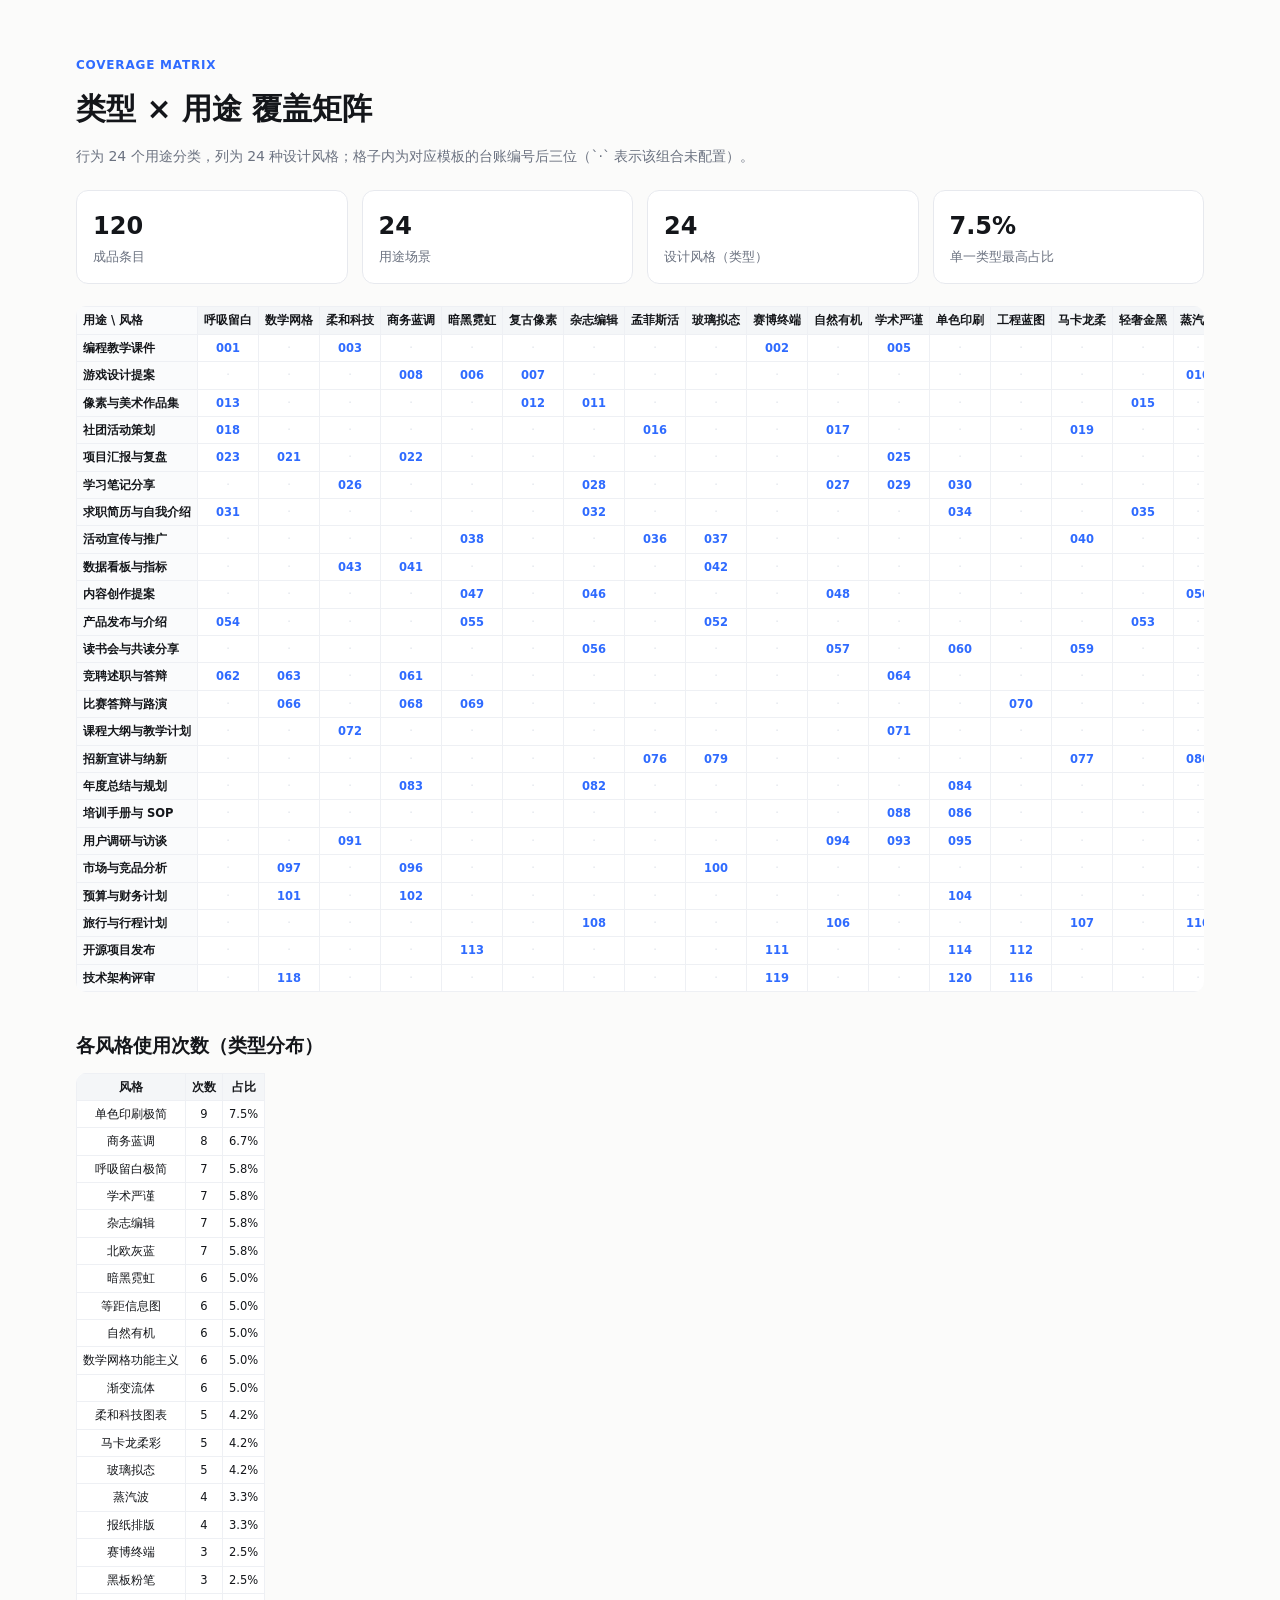
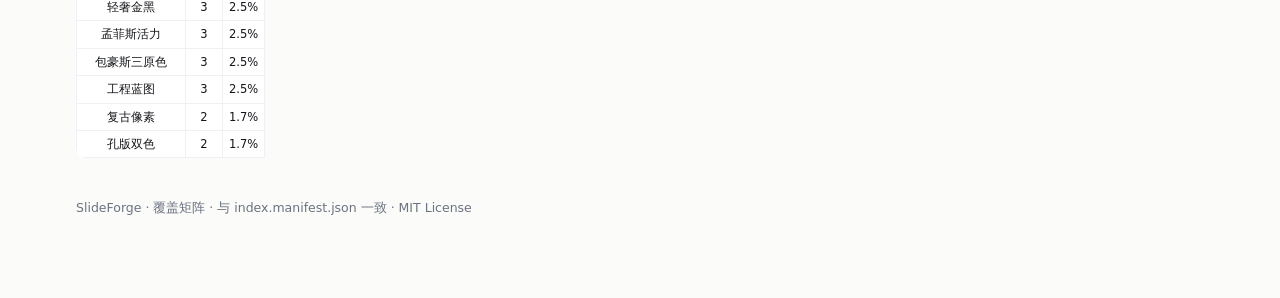
==== docs/coverage-matrix.html @ 77e2072a "feat: 模板库扩充至 120 套（24 风格 × 24 用途） - 设计风格 12 → 24 种；用途分类 10 → 24 个 - 每套新增附加版式与切换动效，120 套 / 2160 页 / 4" ====
<!DOCTYPE html><html lang="zh-CN"><head><meta charset="utf-8">
<meta name="viewport" content="width=device-width,initial-scale=1"><title>类型 × 用途 覆盖矩阵 · SlideForge</title>
<style>
*{box-sizing:border-box;margin:0;padding:0}body{background:#fbfbfa;color:#14161a;font:14px/1.6 "Segoe UI","Microsoft YaHei",system-ui,sans-serif}
.wrap{max-width:1180px;margin:0 auto;padding:56px 26px 80px}.kicker{color:#2f6bff;font-weight:700;font-size:12px;letter-spacing:.8px;text-transform:uppercase}
h1{font-size:30px;font-weight:800;margin:10px 0 12px}.lead{color:#6b7280;max-width:820px}
h2{font-size:19px;font-weight:750;margin:38px 0 12px}
table{border-collapse:collapse;font-size:11.5px;background:#fff;border:1px solid #e7e9ee}
td,th{border:1px solid #eef0f4;padding:4px 6px;text-align:center;white-space:nowrap}
th{background:#f4f6f8}.rowh{text-align:left;background:#fafbfc;position:sticky;left:0}
.on{color:#2f6bff;font-weight:700}.off{color:#dfe3ea}
.scroll{overflow:auto;margin-top:12px;border-radius:10px}
.m{display:grid;grid-template-columns:repeat(4,1fr);gap:14px;margin:22px 0}
.metric{background:#fff;border:1px solid #e7e9ee;border-radius:12px;padding:16px}.metric b{display:block;font-size:24px;font-weight:800}.metric span{color:#6b7280;font-size:12.5px}
footer{margin-top:40px;color:#6b7280;font-size:12.5px}
</style></head><body><div class="wrap">
<div class="kicker">Coverage Matrix</div><h1>类型 × 用途 覆盖矩阵</h1>
<p class="lead">行为 24 个用途分类，列为 24 种设计风格；格子内为对应模板的台账编号后三位（`·` 表示该组合未配置）。</p>
<div class="m">
<div class="metric"><b>120</b><span>成品条目</span></div>
<div class="metric"><b>24</b><span>用途场景</span></div>
<div class="metric"><b>24</b><span>设计风格（类型）</span></div>
<div class="metric"><b>7.5%</b><span>单一类型最高占比</span></div>
</div>
<div class="scroll"><table><tr><th class="rowh">用途 \ 风格</th><th>呼吸留白</th><th>数学网格</th><th>柔和科技</th><th>商务蓝调</th><th>暗黑霓虹</th><th>复古像素</th><th>杂志编辑</th><th>孟菲斯活</th><th>玻璃拟态</th><th>赛博终端</th><th>自然有机</th><th>学术严谨</th><th>单色印刷</th><th>工程蓝图</th><th>马卡龙柔</th><th>轻奢金黑</th><th>蒸汽波</th><th>孔版双色</th><th>包豪斯三</th><th>北欧灰蓝</th><th>等距信息</th><th>渐变流体</th><th>报纸排版</th><th>黑板粉笔</th></tr><tr><th class="rowh">编程教学课件</th><td class="on">001</td><td class="off">·</td><td class="on">003</td><td class="off">·</td><td class="off">·</td><td class="off">·</td><td class="off">·</td><td class="off">·</td><td class="off">·</td><td class="on">002</td><td class="off">·</td><td class="on">005</td><td class="off">·</td><td class="off">·</td><td class="off">·</td><td class="off">·</td><td class="off">·</td><td class="off">·</td><td class="off">·</td><td class="off">·</td><td class="off">·</td><td class="off">·</td><td class="off">·</td><td class="on">004</td></tr><tr><th class="rowh">游戏设计提案</th><td class="off">·</td><td class="off">·</td><td class="off">·</td><td class="on">008</td><td class="on">006</td><td class="on">007</td><td class="off">·</td><td class="off">·</td><td class="off">·</td><td class="off">·</td><td class="off">·</td><td class="off">·</td><td class="off">·</td><td class="off">·</td><td class="off">·</td><td class="off">·</td><td class="on">010</td><td class="off">·</td><td class="off">·</td><td class="off">·</td><td class="on">009</td><td class="off">·</td><td class="off">·</td><td class="off">·</td></tr><tr><th class="rowh">像素与美术作品集</th><td class="on">013</td><td class="off">·</td><td class="off">·</td><td class="off">·</td><td class="off">·</td><td class="on">012</td><td class="on">011</td><td class="off">·</td><td class="off">·</td><td class="off">·</td><td class="off">·</td><td class="off">·</td><td class="off">·</td><td class="off">·</td><td class="off">·</td><td class="on">015</td><td class="off">·</td><td class="on">014</td><td class="off">·</td><td class="off">·</td><td class="off">·</td><td class="off">·</td><td class="off">·</td><td class="off">·</td></tr><tr><th class="rowh">社团活动策划</th><td class="on">018</td><td class="off">·</td><td class="off">·</td><td class="off">·</td><td class="off">·</td><td class="off">·</td><td class="off">·</td><td class="on">016</td><td class="off">·</td><td class="off">·</td><td class="on">017</td><td class="off">·</td><td class="off">·</td><td class="off">·</td><td class="on">019</td><td class="off">·</td><td class="off">·</td><td class="off">·</td><td class="on">020</td><td class="off">·</td><td class="off">·</td><td class="off">·</td><td class="off">·</td><td class="off">·</td></tr><tr><th class="rowh">项目汇报与复盘</th><td class="on">023</td><td class="on">021</td><td class="off">·</td><td class="on">022</td><td class="off">·</td><td class="off">·</td><td class="off">·</td><td class="off">·</td><td class="off">·</td><td class="off">·</td><td class="off">·</td><td class="on">025</td><td class="off">·</td><td class="off">·</td><td class="off">·</td><td class="off">·</td><td class="off">·</td><td class="off">·</td><td class="off">·</td><td class="on">024</td><td class="off">·</td><td class="off">·</td><td class="off">·</td><td class="off">·</td></tr><tr><th class="rowh">学习笔记分享</th><td class="off">·</td><td class="off">·</td><td class="on">026</td><td class="off">·</td><td class="off">·</td><td class="off">·</td><td class="on">028</td><td class="off">·</td><td class="off">·</td><td class="off">·</td><td class="on">027</td><td class="on">029</td><td class="on">030</td><td class="off">·</td><td class="off">·</td><td class="off">·</td><td class="off">·</td><td class="off">·</td><td class="off">·</td><td class="off">·</td><td class="off">·</td><td class="off">·</td><td class="off">·</td><td class="off">·</td></tr><tr><th class="rowh">求职简历与自我介绍</th><td class="on">031</td><td class="off">·</td><td class="off">·</td><td class="off">·</td><td class="off">·</td><td class="off">·</td><td class="on">032</td><td class="off">·</td><td class="off">·</td><td class="off">·</td><td class="off">·</td><td class="off">·</td><td class="on">034</td><td class="off">·</td><td class="off">·</td><td class="on">035</td><td class="off">·</td><td class="off">·</td><td class="off">·</td><td class="on">033</td><td class="off">·</td><td class="off">·</td><td class="off">·</td><td class="off">·</td></tr><tr><th class="rowh">活动宣传与推广</th><td class="off">·</td><td class="off">·</td><td class="off">·</td><td class="off">·</td><td class="on">038</td><td class="off">·</td><td class="off">·</td><td class="on">036</td><td class="on">037</td><td class="off">·</td><td class="off">·</td><td class="off">·</td><td class="off">·</td><td class="off">·</td><td class="on">040</td><td class="off">·</td><td class="off">·</td><td class="off">·</td><td class="on">039</td><td class="off">·</td><td class="off">·</td><td class="off">·</td><td class="off">·</td><td class="off">·</td></tr><tr><th class="rowh">数据看板与指标</th><td class="off">·</td><td class="off">·</td><td class="on">043</td><td class="on">041</td><td class="off">·</td><td class="off">·</td><td class="off">·</td><td class="off">·</td><td class="on">042</td><td class="off">·</td><td class="off">·</td><td class="off">·</td><td class="off">·</td><td class="off">·</td><td class="off">·</td><td class="off">·</td><td class="off">·</td><td class="off">·</td><td class="off">·</td><td class="off">·</td><td class="on">045</td><td class="on">044</td><td class="off">·</td><td class="off">·</td></tr><tr><th class="rowh">内容创作提案</th><td class="off">·</td><td class="off">·</td><td class="off">·</td><td class="off">·</td><td class="on">047</td><td class="off">·</td><td class="on">046</td><td class="off">·</td><td class="off">·</td><td class="off">·</td><td class="on">048</td><td class="off">·</td><td class="off">·</td><td class="off">·</td><td class="off">·</td><td class="off">·</td><td class="on">050</td><td class="off">·</td><td class="off">·</td><td class="off">·</td><td class="off">·</td><td class="off">·</td><td class="on">049</td><td class="off">·</td></tr><tr><th class="rowh">产品发布与介绍</th><td class="on">054</td><td class="off">·</td><td class="off">·</td><td class="off">·</td><td class="on">055</td><td class="off">·</td><td class="off">·</td><td class="off">·</td><td class="on">052</td><td class="off">·</td><td class="off">·</td><td class="off">·</td><td class="off">·</td><td class="off">·</td><td class="off">·</td><td class="on">053</td><td class="off">·</td><td class="off">·</td><td class="off">·</td><td class="off">·</td><td class="off">·</td><td class="on">051</td><td class="off">·</td><td class="off">·</td></tr><tr><th class="rowh">读书会与共读分享</th><td class="off">·</td><td class="off">·</td><td class="off">·</td><td class="off">·</td><td class="off">·</td><td class="off">·</td><td class="on">056</td><td class="off">·</td><td class="off">·</td><td class="off">·</td><td class="on">057</td><td class="off">·</td><td class="on">060</td><td class="off">·</td><td class="on">059</td><td class="off">·</td><td class="off">·</td><td class="off">·</td><td class="off">·</td><td class="off">·</td><td class="off">·</td><td class="off">·</td><td class="on">058</td><td class="off">·</td></tr><tr><th class="rowh">竞聘述职与答辩</th><td class="on">062</td><td class="on">063</td><td class="off">·</td><td class="on">061</td><td class="off">·</td><td class="off">·</td><td class="off">·</td><td class="off">·</td><td class="off">·</td><td class="off">·</td><td class="off">·</td><td class="on">064</td><td class="off">·</td><td class="off">·</td><td class="off">·</td><td class="off">·</td><td class="off">·</td><td class="off">·</td><td class="off">·</td><td class="on">065</td><td class="off">·</td><td class="off">·</td><td class="off">·</td><td class="off">·</td></tr><tr><th class="rowh">比赛答辩与路演</th><td class="off">·</td><td class="on">066</td><td class="off">·</td><td class="on">068</td><td class="on">069</td><td class="off">·</td><td class="off">·</td><td class="off">·</td><td class="off">·</td><td class="off">·</td><td class="off">·</td><td class="off">·</td><td class="off">·</td><td class="on">070</td><td class="off">·</td><td class="off">·</td><td class="off">·</td><td class="off">·</td><td class="off">·</td><td class="off">·</td><td class="off">·</td><td class="on">067</td><td class="off">·</td><td class="off">·</td></tr><tr><th class="rowh">课程大纲与教学计划</th><td class="off">·</td><td class="off">·</td><td class="on">072</td><td class="off">·</td><td class="off">·</td><td class="off">·</td><td class="off">·</td><td class="off">·</td><td class="off">·</td><td class="off">·</td><td class="off">·</td><td class="on">071</td><td class="off">·</td><td class="off">·</td><td class="off">·</td><td class="off">·</td><td class="off">·</td><td class="off">·</td><td class="off">·</td><td class="on">073</td><td class="on">075</td><td class="off">·</td><td class="off">·</td><td class="on">074</td></tr><tr><th class="rowh">招新宣讲与纳新</th><td class="off">·</td><td class="off">·</td><td class="off">·</td><td class="off">·</td><td class="off">·</td><td class="off">·</td><td class="off">·</td><td class="on">076</td><td class="on">079</td><td class="off">·</td><td class="off">·</td><td class="off">·</td><td class="off">·</td><td class="off">·</td><td class="on">077</td><td class="off">·</td><td class="on">080</td><td class="off">·</td><td class="on">078</td><td class="off">·</td><td class="off">·</td><td class="off">·</td><td class="off">·</td><td class="off">·</td></tr><tr><th class="rowh">年度总结与规划</th><td class="off">·</td><td class="off">·</td><td class="off">·</td><td class="on">083</td><td class="off">·</td><td class="off">·</td><td class="on">082</td><td class="off">·</td><td class="off">·</td><td class="off">·</td><td class="off">·</td><td class="off">·</td><td class="on">084</td><td class="off">·</td><td class="off">·</td><td class="off">·</td><td class="off">·</td><td class="off">·</td><td class="off">·</td><td class="off">·</td><td class="off">·</td><td class="on">085</td><td class="on">081</td><td class="off">·</td></tr><tr><th class="rowh">培训手册与 SOP</th><td class="off">·</td><td class="off">·</td><td class="off">·</td><td class="off">·</td><td class="off">·</td><td class="off">·</td><td class="off">·</td><td class="off">·</td><td class="off">·</td><td class="off">·</td><td class="off">·</td><td class="on">088</td><td class="on">086</td><td class="off">·</td><td class="off">·</td><td class="off">·</td><td class="off">·</td><td class="off">·</td><td class="off">·</td><td class="on">087</td><td class="on">089</td><td class="off">·</td><td class="off">·</td><td class="on">090</td></tr><tr><th class="rowh">用户调研与访谈</th><td class="off">·</td><td class="off">·</td><td class="on">091</td><td class="off">·</td><td class="off">·</td><td class="off">·</td><td class="off">·</td><td class="off">·</td><td class="off">·</td><td class="off">·</td><td class="on">094</td><td class="on">093</td><td class="on">095</td><td class="off">·</td><td class="off">·</td><td class="off">·</td><td class="off">·</td><td class="off">·</td><td class="off">·</td><td class="on">092</td><td class="off">·</td><td class="off">·</td><td class="off">·</td><td class="off">·</td></tr><tr><th class="rowh">市场与竞品分析</th><td class="off">·</td><td class="on">097</td><td class="off">·</td><td class="on">096</td><td class="off">·</td><td class="off">·</td><td class="off">·</td><td class="off">·</td><td class="on">100</td><td class="off">·</td><td class="off">·</td><td class="off">·</td><td class="off">·</td><td class="off">·</td><td class="off">·</td><td class="off">·</td><td class="off">·</td><td class="off">·</td><td class="off">·</td><td class="off">·</td><td class="off">·</td><td class="on">098</td><td class="on">099</td><td class="off">·</td></tr><tr><th class="rowh">预算与财务计划</th><td class="off">·</td><td class="on">101</td><td class="off">·</td><td class="on">102</td><td class="off">·</td><td class="off">·</td><td class="off">·</td><td class="off">·</td><td class="off">·</td><td class="off">·</td><td class="off">·</td><td class="off">·</td><td class="on">104</td><td class="off">·</td><td class="off">·</td><td class="off">·</td><td class="off">·</td><td class="off">·</td><td class="off">·</td><td class="on">105</td><td class="on">103</td><td class="off">·</td><td class="off">·</td><td class="off">·</td></tr><tr><th class="rowh">旅行与行程计划</th><td class="off">·</td><td class="off">·</td><td class="off">·</td><td class="off">·</td><td class="off">·</td><td class="off">·</td><td class="on">108</td><td class="off">·</td><td class="off">·</td><td class="off">·</td><td class="on">106</td><td class="off">·</td><td class="off">·</td><td class="off">·</td><td class="on">107</td><td class="off">·</td><td class="on">110</td><td class="on">109</td><td class="off">·</td><td class="off">·</td><td class="off">·</td><td class="off">·</td><td class="off">·</td><td class="off">·</td></tr><tr><th class="rowh">开源项目发布</th><td class="off">·</td><td class="off">·</td><td class="off">·</td><td class="off">·</td><td class="on">113</td><td class="off">·</td><td class="off">·</td><td class="off">·</td><td class="off">·</td><td class="on">111</td><td class="off">·</td><td class="off">·</td><td class="on">114</td><td class="on">112</td><td class="off">·</td><td class="off">·</td><td class="off">·</td><td class="off">·</td><td class="off">·</td><td class="off">·</td><td class="off">·</td><td class="on">115</td><td class="off">·</td><td class="off">·</td></tr><tr><th class="rowh">技术架构评审</th><td class="off">·</td><td class="on">118</td><td class="off">·</td><td class="off">·</td><td class="off">·</td><td class="off">·</td><td class="off">·</td><td class="off">·</td><td class="off">·</td><td class="on">119</td><td class="off">·</td><td class="off">·</td><td class="on">120</td><td class="on">116</td><td class="off">·</td><td class="off">·</td><td class="off">·</td><td class="off">·</td><td class="off">·</td><td class="off">·</td><td class="on">117</td><td class="off">·</td><td class="off">·</td><td class="off">·</td></tr></table></div>
<h2>各风格使用次数（类型分布）</h2>
<div class="scroll"><table><tr><th>风格</th><th>次数</th><th>占比</th></tr><tr><td>单色印刷极简</td><td>9</td><td>7.5%</td></tr><tr><td>商务蓝调</td><td>8</td><td>6.7%</td></tr><tr><td>呼吸留白极简</td><td>7</td><td>5.8%</td></tr><tr><td>学术严谨</td><td>7</td><td>5.8%</td></tr><tr><td>杂志编辑</td><td>7</td><td>5.8%</td></tr><tr><td>北欧灰蓝</td><td>7</td><td>5.8%</td></tr><tr><td>暗黑霓虹</td><td>6</td><td>5.0%</td></tr><tr><td>等距信息图</td><td>6</td><td>5.0%</td></tr><tr><td>自然有机</td><td>6</td><td>5.0%</td></tr><tr><td>数学网格功能主义</td><td>6</td><td>5.0%</td></tr><tr><td>渐变流体</td><td>6</td><td>5.0%</td></tr><tr><td>柔和科技图表</td><td>5</td><td>4.2%</td></tr><tr><td>马卡龙柔彩</td><td>5</td><td>4.2%</td></tr><tr><td>玻璃拟态</td><td>5</td><td>4.2%</td></tr><tr><td>蒸汽波</td><td>4</td><td>3.3%</td></tr><tr><td>报纸排版</td><td>4</td><td>3.3%</td></tr><tr><td>赛博终端</td><td>3</td><td>2.5%</td></tr><tr><td>黑板粉笔</td><td>3</td><td>2.5%</td></tr><tr><td>轻奢金黑</td><td>3</td><td>2.5%</td></tr><tr><td>孟菲斯活力</td><td>3</td><td>2.5%</td></tr><tr><td>包豪斯三原色</td><td>3</td><td>2.5%</td></tr><tr><td>工程蓝图</td><td>3</td><td>2.5%</td></tr><tr><td>复古像素</td><td>2</td><td>1.7%</td></tr><tr><td>孔版双色</td><td>2</td><td>1.7%</td></tr></table></div>
<footer>SlideForge · 覆盖矩阵 · 与 index.manifest.json 一致 · MIT License</footer>
</div></body></html>
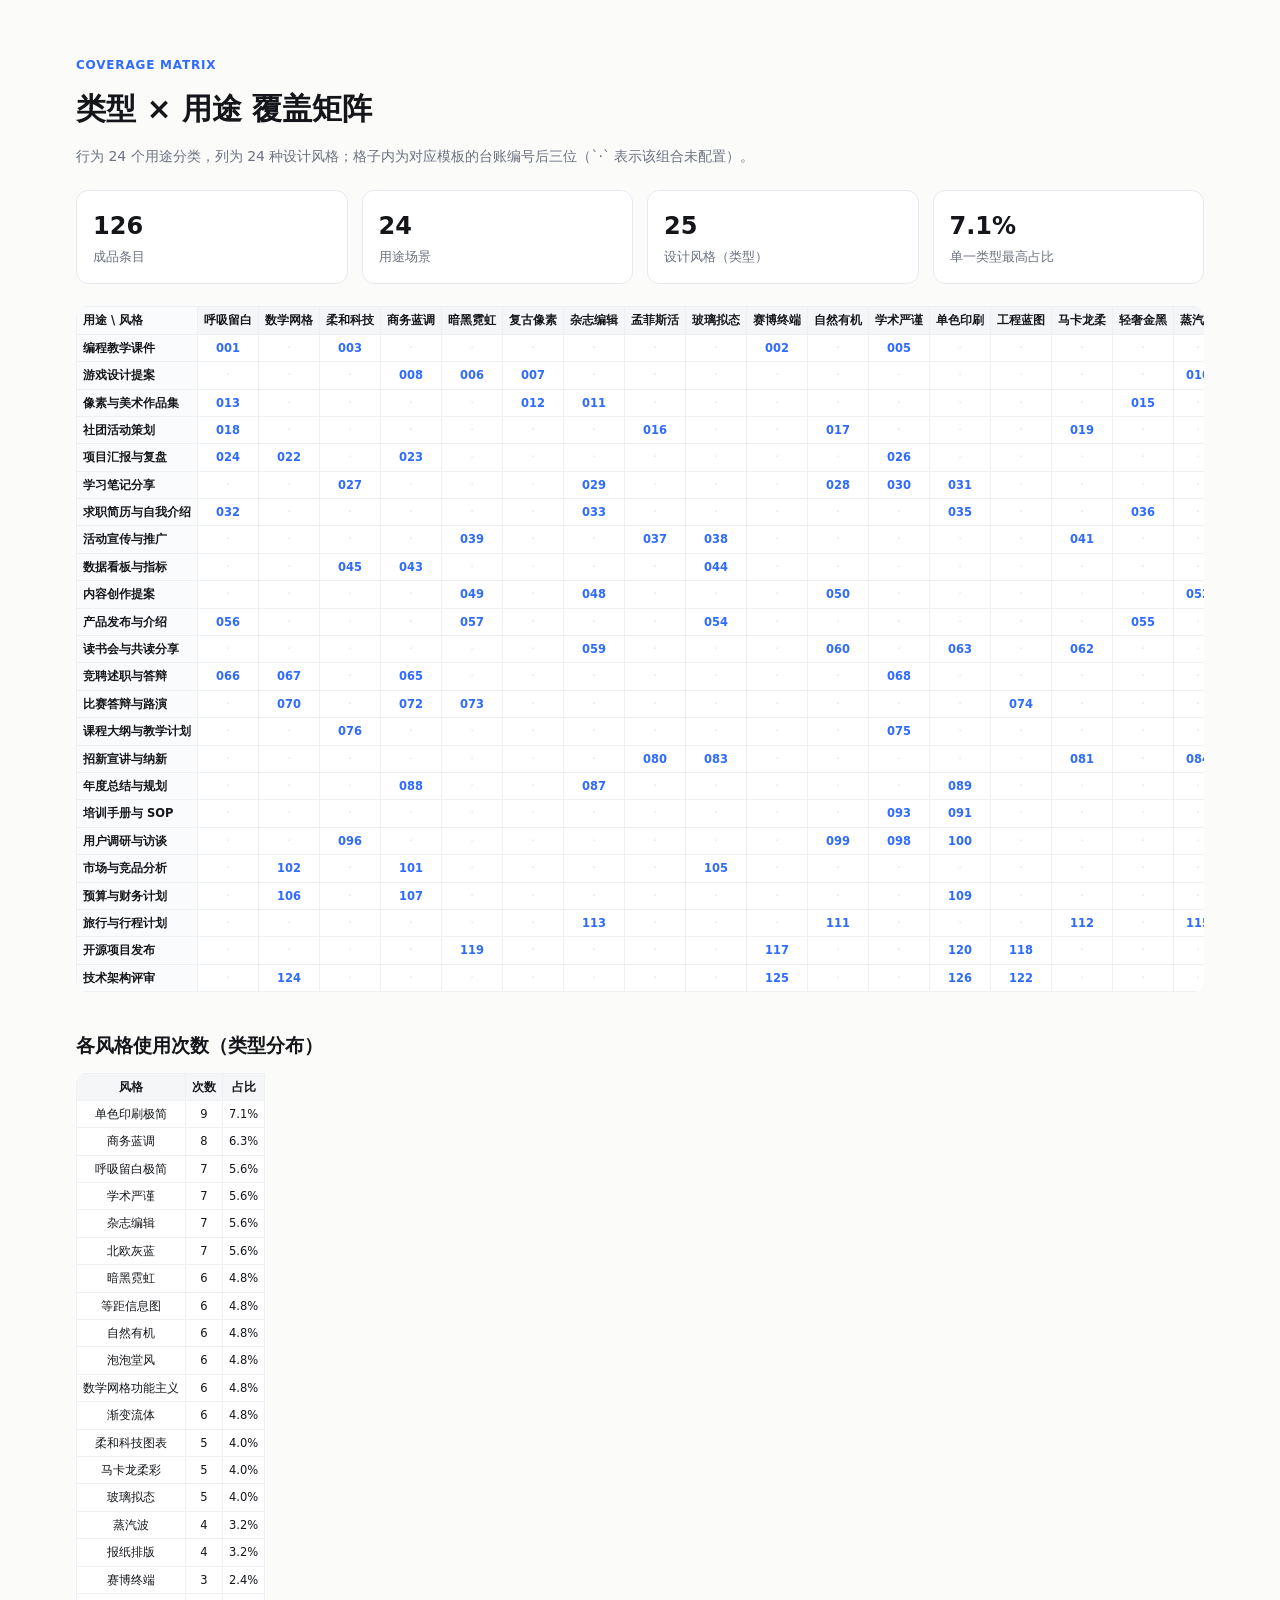
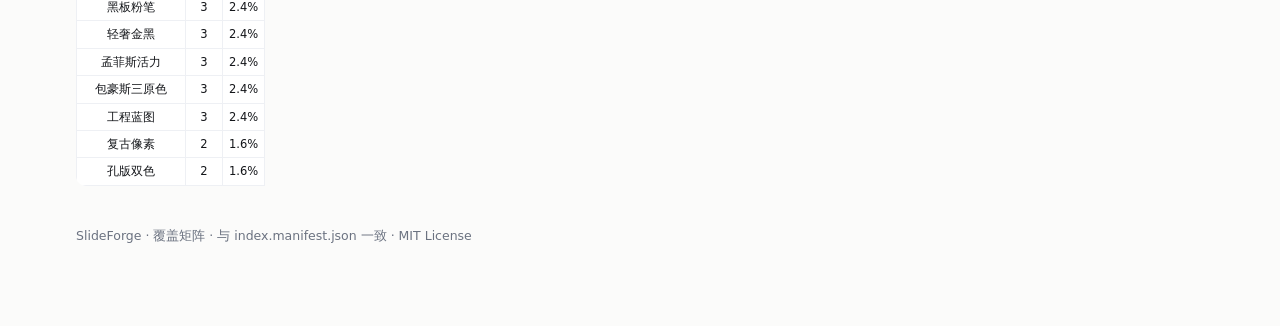
==== commit 0606a699: "feat: 新增泡泡堂风主题(25 风格/126 套/2268 页) + 动效文档与 Skills 调研清单" ====
--- a/docs/coverage-matrix.html
+++ b/docs/coverage-matrix.html
@@ -17,13 +17,13 @@
 <div class="kicker">Coverage Matrix</div><h1>类型 × 用途 覆盖矩阵</h1>
 <p class="lead">行为 24 个用途分类，列为 24 种设计风格；格子内为对应模板的台账编号后三位（`·` 表示该组合未配置）。</p>
 <div class="m">
-<div class="metric"><b>120</b><span>成品条目</span></div>
+<div class="metric"><b>126</b><span>成品条目</span></div>
 <div class="metric"><b>24</b><span>用途场景</span></div>
-<div class="metric"><b>24</b><span>设计风格（类型）</span></div>
-<div class="metric"><b>7.5%</b><span>单一类型最高占比</span></div>
+<div class="metric"><b>25</b><span>设计风格（类型）</span></div>
+<div class="metric"><b>7.1%</b><span>单一类型最高占比</span></div>
 </div>
-<div class="scroll"><table><tr><th class="rowh">用途 \ 风格</th><th>呼吸留白</th><th>数学网格</th><th>柔和科技</th><th>商务蓝调</th><th>暗黑霓虹</th><th>复古像素</th><th>杂志编辑</th><th>孟菲斯活</th><th>玻璃拟态</th><th>赛博终端</th><th>自然有机</th><th>学术严谨</th><th>单色印刷</th><th>工程蓝图</th><th>马卡龙柔</th><th>轻奢金黑</th><th>蒸汽波</th><th>孔版双色</th><th>包豪斯三</th><th>北欧灰蓝</th><th>等距信息</th><th>渐变流体</th><th>报纸排版</th><th>黑板粉笔</th></tr><tr><th class="rowh">编程教学课件</th><td class="on">001</td><td class="off">·</td><td class="on">003</td><td class="off">·</td><td class="off">·</td><td class="off">·</td><td class="off">·</td><td class="off">·</td><td class="off">·</td><td class="on">002</td><td class="off">·</td><td class="on">005</td><td class="off">·</td><td class="off">·</td><td class="off">·</td><td class="off">·</td><td class="off">·</td><td class="off">·</td><td class="off">·</td><td class="off">·</td><td class="off">·</td><td class="off">·</td><td class="off">·</td><td class="on">004</td></tr><tr><th class="rowh">游戏设计提案</th><td class="off">·</td><td class="off">·</td><td class="off">·</td><td class="on">008</td><td class="on">006</td><td class="on">007</td><td class="off">·</td><td class="off">·</td><td class="off">·</td><td class="off">·</td><td class="off">·</td><td class="off">·</td><td class="off">·</td><td class="off">·</td><td class="off">·</td><td class="off">·</td><td class="on">010</td><td class="off">·</td><td class="off">·</td><td class="off">·</td><td class="on">009</td><td class="off">·</td><td class="off">·</td><td class="off">·</td></tr><tr><th class="rowh">像素与美术作品集</th><td class="on">013</td><td class="off">·</td><td class="off">·</td><td class="off">·</td><td class="off">·</td><td class="on">012</td><td class="on">011</td><td class="off">·</td><td class="off">·</td><td class="off">·</td><td class="off">·</td><td class="off">·</td><td class="off">·</td><td class="off">·</td><td class="off">·</td><td class="on">015</td><td class="off">·</td><td class="on">014</td><td class="off">·</td><td class="off">·</td><td class="off">·</td><td class="off">·</td><td class="off">·</td><td class="off">·</td></tr><tr><th class="rowh">社团活动策划</th><td class="on">018</td><td class="off">·</td><td class="off">·</td><td class="off">·</td><td class="off">·</td><td class="off">·</td><td class="off">·</td><td class="on">016</td><td class="off">·</td><td class="off">·</td><td class="on">017</td><td class="off">·</td><td class="off">·</td><td class="off">·</td><td class="on">019</td><td class="off">·</td><td class="off">·</td><td class="off">·</td><td class="on">020</td><td class="off">·</td><td class="off">·</td><td class="off">·</td><td class="off">·</td><td class="off">·</td></tr><tr><th class="rowh">项目汇报与复盘</th><td class="on">023</td><td class="on">021</td><td class="off">·</td><td class="on">022</td><td class="off">·</td><td class="off">·</td><td class="off">·</td><td class="off">·</td><td class="off">·</td><td class="off">·</td><td class="off">·</td><td class="on">025</td><td class="off">·</td><td class="off">·</td><td class="off">·</td><td class="off">·</td><td class="off">·</td><td class="off">·</td><td class="off">·</td><td class="on">024</td><td class="off">·</td><td class="off">·</td><td class="off">·</td><td class="off">·</td></tr><tr><th class="rowh">学习笔记分享</th><td class="off">·</td><td class="off">·</td><td class="on">026</td><td class="off">·</td><td class="off">·</td><td class="off">·</td><td class="on">028</td><td class="off">·</td><td class="off">·</td><td class="off">·</td><td class="on">027</td><td class="on">029</td><td class="on">030</td><td class="off">·</td><td class="off">·</td><td class="off">·</td><td class="off">·</td><td class="off">·</td><td class="off">·</td><td class="off">·</td><td class="off">·</td><td class="off">·</td><td class="off">·</td><td class="off">·</td></tr><tr><th class="rowh">求职简历与自我介绍</th><td class="on">031</td><td class="off">·</td><td class="off">·</td><td class="off">·</td><td class="off">·</td><td class="off">·</td><td class="on">032</td><td class="off">·</td><td class="off">·</td><td class="off">·</td><td class="off">·</td><td class="off">·</td><td class="on">034</td><td class="off">·</td><td class="off">·</td><td class="on">035</td><td class="off">·</td><td class="off">·</td><td class="off">·</td><td class="on">033</td><td class="off">·</td><td class="off">·</td><td class="off">·</td><td class="off">·</td></tr><tr><th class="rowh">活动宣传与推广</th><td class="off">·</td><td class="off">·</td><td class="off">·</td><td class="off">·</td><td class="on">038</td><td class="off">·</td><td class="off">·</td><td class="on">036</td><td class="on">037</td><td class="off">·</td><td class="off">·</td><td class="off">·</td><td class="off">·</td><td class="off">·</td><td class="on">040</td><td class="off">·</td><td class="off">·</td><td class="off">·</td><td class="on">039</td><td class="off">·</td><td class="off">·</td><td class="off">·</td><td class="off">·</td><td class="off">·</td></tr><tr><th class="rowh">数据看板与指标</th><td class="off">·</td><td class="off">·</td><td class="on">043</td><td class="on">041</td><td class="off">·</td><td class="off">·</td><td class="off">·</td><td class="off">·</td><td class="on">042</td><td class="off">·</td><td class="off">·</td><td class="off">·</td><td class="off">·</td><td class="off">·</td><td class="off">·</td><td class="off">·</td><td class="off">·</td><td class="off">·</td><td class="off">·</td><td class="off">·</td><td class="on">045</td><td class="on">044</td><td class="off">·</td><td class="off">·</td></tr><tr><th class="rowh">内容创作提案</th><td class="off">·</td><td class="off">·</td><td class="off">·</td><td class="off">·</td><td class="on">047</td><td class="off">·</td><td class="on">046</td><td class="off">·</td><td class="off">·</td><td class="off">·</td><td class="on">048</td><td class="off">·</td><td class="off">·</td><td class="off">·</td><td class="off">·</td><td class="off">·</td><td class="on">050</td><td class="off">·</td><td class="off">·</td><td class="off">·</td><td class="off">·</td><td class="off">·</td><td class="on">049</td><td class="off">·</td></tr><tr><th class="rowh">产品发布与介绍</th><td class="on">054</td><td class="off">·</td><td class="off">·</td><td class="off">·</td><td class="on">055</td><td class="off">·</td><td class="off">·</td><td class="off">·</td><td class="on">052</td><td class="off">·</td><td class="off">·</td><td class="off">·</td><td class="off">·</td><td class="off">·</td><td class="off">·</td><td class="on">053</td><td class="off">·</td><td class="off">·</td><td class="off">·</td><td class="off">·</td><td class="off">·</td><td class="on">051</td><td class="off">·</td><td class="off">·</td></tr><tr><th class="rowh">读书会与共读分享</th><td class="off">·</td><td class="off">·</td><td class="off">·</td><td class="off">·</td><td class="off">·</td><td class="off">·</td><td class="on">056</td><td class="off">·</td><td class="off">·</td><td class="off">·</td><td class="on">057</td><td class="off">·</td><td class="on">060</td><td class="off">·</td><td class="on">059</td><td class="off">·</td><td class="off">·</td><td class="off">·</td><td class="off">·</td><td class="off">·</td><td class="off">·</td><td class="off">·</td><td class="on">058</td><td class="off">·</td></tr><tr><th class="rowh">竞聘述职与答辩</th><td class="on">062</td><td class="on">063</td><td class="off">·</td><td class="on">061</td><td class="off">·</td><td class="off">·</td><td class="off">·</td><td class="off">·</td><td class="off">·</td><td class="off">·</td><td class="off">·</td><td class="on">064</td><td class="off">·</td><td class="off">·</td><td class="off">·</td><td class="off">·</td><td class="off">·</td><td class="off">·</td><td class="off">·</td><td class="on">065</td><td class="off">·</td><td class="off">·</td><td class="off">·</td><td class="off">·</td></tr><tr><th class="rowh">比赛答辩与路演</th><td class="off">·</td><td class="on">066</td><td class="off">·</td><td class="on">068</td><td class="on">069</td><td class="off">·</td><td class="off">·</td><td class="off">·</td><td class="off">·</td><td class="off">·</td><td class="off">·</td><td class="off">·</td><td class="off">·</td><td class="on">070</td><td class="off">·</td><td class="off">·</td><td class="off">·</td><td class="off">·</td><td class="off">·</td><td class="off">·</td><td class="off">·</td><td class="on">067</td><td class="off">·</td><td class="off">·</td></tr><tr><th class="rowh">课程大纲与教学计划</th><td class="off">·</td><td class="off">·</td><td class="on">072</td><td class="off">·</td><td class="off">·</td><td class="off">·</td><td class="off">·</td><td class="off">·</td><td class="off">·</td><td class="off">·</td><td class="off">·</td><td class="on">071</td><td class="off">·</td><td class="off">·</td><td class="off">·</td><td class="off">·</td><td class="off">·</td><td class="off">·</td><td class="off">·</td><td class="on">073</td><td class="on">075</td><td class="off">·</td><td class="off">·</td><td class="on">074</td></tr><tr><th class="rowh">招新宣讲与纳新</th><td class="off">·</td><td class="off">·</td><td class="off">·</td><td class="off">·</td><td class="off">·</td><td class="off">·</td><td class="off">·</td><td class="on">076</td><td class="on">079</td><td class="off">·</td><td class="off">·</td><td class="off">·</td><td class="off">·</td><td class="off">·</td><td class="on">077</td><td class="off">·</td><td class="on">080</td><td class="off">·</td><td class="on">078</td><td class="off">·</td><td class="off">·</td><td class="off">·</td><td class="off">·</td><td class="off">·</td></tr><tr><th class="rowh">年度总结与规划</th><td class="off">·</td><td class="off">·</td><td class="off">·</td><td class="on">083</td><td class="off">·</td><td class="off">·</td><td class="on">082</td><td class="off">·</td><td class="off">·</td><td class="off">·</td><td class="off">·</td><td class="off">·</td><td class="on">084</td><td class="off">·</td><td class="off">·</td><td class="off">·</td><td class="off">·</td><td class="off">·</td><td class="off">·</td><td class="off">·</td><td class="off">·</td><td class="on">085</td><td class="on">081</td><td class="off">·</td></tr><tr><th class="rowh">培训手册与 SOP</th><td class="off">·</td><td class="off">·</td><td class="off">·</td><td class="off">·</td><td class="off">·</td><td class="off">·</td><td class="off">·</td><td class="off">·</td><td class="off">·</td><td class="off">·</td><td class="off">·</td><td class="on">088</td><td class="on">086</td><td class="off">·</td><td class="off">·</td><td class="off">·</td><td class="off">·</td><td class="off">·</td><td class="off">·</td><td class="on">087</td><td class="on">089</td><td class="off">·</td><td class="off">·</td><td class="on">090</td></tr><tr><th class="rowh">用户调研与访谈</th><td class="off">·</td><td class="off">·</td><td class="on">091</td><td class="off">·</td><td class="off">·</td><td class="off">·</td><td class="off">·</td><td class="off">·</td><td class="off">·</td><td class="off">·</td><td class="on">094</td><td class="on">093</td><td class="on">095</td><td class="off">·</td><td class="off">·</td><td class="off">·</td><td class="off">·</td><td class="off">·</td><td class="off">·</td><td class="on">092</td><td class="off">·</td><td class="off">·</td><td class="off">·</td><td class="off">·</td></tr><tr><th class="rowh">市场与竞品分析</th><td class="off">·</td><td class="on">097</td><td class="off">·</td><td class="on">096</td><td class="off">·</td><td class="off">·</td><td class="off">·</td><td class="off">·</td><td class="on">100</td><td class="off">·</td><td class="off">·</td><td class="off">·</td><td class="off">·</td><td class="off">·</td><td class="off">·</td><td class="off">·</td><td class="off">·</td><td class="off">·</td><td class="off">·</td><td class="off">·</td><td class="off">·</td><td class="on">098</td><td class="on">099</td><td class="off">·</td></tr><tr><th class="rowh">预算与财务计划</th><td class="off">·</td><td class="on">101</td><td class="off">·</td><td class="on">102</td><td class="off">·</td><td class="off">·</td><td class="off">·</td><td class="off">·</td><td class="off">·</td><td class="off">·</td><td class="off">·</td><td class="off">·</td><td class="on">104</td><td class="off">·</td><td class="off">·</td><td class="off">·</td><td class="off">·</td><td class="off">·</td><td class="off">·</td><td class="on">105</td><td class="on">103</td><td class="off">·</td><td class="off">·</td><td class="off">·</td></tr><tr><th class="rowh">旅行与行程计划</th><td class="off">·</td><td class="off">·</td><td class="off">·</td><td class="off">·</td><td class="off">·</td><td class="off">·</td><td class="on">108</td><td class="off">·</td><td class="off">·</td><td class="off">·</td><td class="on">106</td><td class="off">·</td><td class="off">·</td><td class="off">·</td><td class="on">107</td><td class="off">·</td><td class="on">110</td><td class="on">109</td><td class="off">·</td><td class="off">·</td><td class="off">·</td><td class="off">·</td><td class="off">·</td><td class="off">·</td></tr><tr><th class="rowh">开源项目发布</th><td class="off">·</td><td class="off">·</td><td class="off">·</td><td class="off">·</td><td class="on">113</td><td class="off">·</td><td class="off">·</td><td class="off">·</td><td class="off">·</td><td class="on">111</td><td class="off">·</td><td class="off">·</td><td class="on">114</td><td class="on">112</td><td class="off">·</td><td class="off">·</td><td class="off">·</td><td class="off">·</td><td class="off">·</td><td class="off">·</td><td class="off">·</td><td class="on">115</td><td class="off">·</td><td class="off">·</td></tr><tr><th class="rowh">技术架构评审</th><td class="off">·</td><td class="on">118</td><td class="off">·</td><td class="off">·</td><td class="off">·</td><td class="off">·</td><td class="off">·</td><td class="off">·</td><td class="off">·</td><td class="on">119</td><td class="off">·</td><td class="off">·</td><td class="on">120</td><td class="on">116</td><td class="off">·</td><td class="off">·</td><td class="off">·</td><td class="off">·</td><td class="off">·</td><td class="off">·</td><td class="on">117</td><td class="off">·</td><td class="off">·</td><td class="off">·</td></tr></table></div>
+<div class="scroll"><table><tr><th class="rowh">用途 \ 风格</th><th>呼吸留白</th><th>数学网格</th><th>柔和科技</th><th>商务蓝调</th><th>暗黑霓虹</th><th>复古像素</th><th>杂志编辑</th><th>孟菲斯活</th><th>玻璃拟态</th><th>赛博终端</th><th>自然有机</th><th>学术严谨</th><th>单色印刷</th><th>工程蓝图</th><th>马卡龙柔</th><th>轻奢金黑</th><th>蒸汽波</th><th>孔版双色</th><th>包豪斯三</th><th>北欧灰蓝</th><th>等距信息</th><th>渐变流体</th><th>报纸排版</th><th>黑板粉笔</th><th>泡泡堂风</th></tr><tr><th class="rowh">编程教学课件</th><td class="on">001</td><td class="off">·</td><td class="on">003</td><td class="off">·</td><td class="off">·</td><td class="off">·</td><td class="off">·</td><td class="off">·</td><td class="off">·</td><td class="on">002</td><td class="off">·</td><td class="on">005</td><td class="off">·</td><td class="off">·</td><td class="off">·</td><td class="off">·</td><td class="off">·</td><td class="off">·</td><td class="off">·</td><td class="off">·</td><td class="off">·</td><td class="off">·</td><td class="off">·</td><td class="on">004</td><td class="off">·</td></tr><tr><th class="rowh">游戏设计提案</th><td class="off">·</td><td class="off">·</td><td class="off">·</td><td class="on">008</td><td class="on">006</td><td class="on">007</td><td class="off">·</td><td class="off">·</td><td class="off">·</td><td class="off">·</td><td class="off">·</td><td class="off">·</td><td class="off">·</td><td class="off">·</td><td class="off">·</td><td class="off">·</td><td class="on">010</td><td class="off">·</td><td class="off">·</td><td class="off">·</td><td class="on">009</td><td class="off">·</td><td class="off">·</td><td class="off">·</td><td class="off">·</td></tr><tr><th class="rowh">像素与美术作品集</th><td class="on">013</td><td class="off">·</td><td class="off">·</td><td class="off">·</td><td class="off">·</td><td class="on">012</td><td class="on">011</td><td class="off">·</td><td class="off">·</td><td class="off">·</td><td class="off">·</td><td class="off">·</td><td class="off">·</td><td class="off">·</td><td class="off">·</td><td class="on">015</td><td class="off">·</td><td class="on">014</td><td class="off">·</td><td class="off">·</td><td class="off">·</td><td class="off">·</td><td class="off">·</td><td class="off">·</td><td class="off">·</td></tr><tr><th class="rowh">社团活动策划</th><td class="on">018</td><td class="off">·</td><td class="off">·</td><td class="off">·</td><td class="off">·</td><td class="off">·</td><td class="off">·</td><td class="on">016</td><td class="off">·</td><td class="off">·</td><td class="on">017</td><td class="off">·</td><td class="off">·</td><td class="off">·</td><td class="on">019</td><td class="off">·</td><td class="off">·</td><td class="off">·</td><td class="on">020</td><td class="off">·</td><td class="off">·</td><td class="off">·</td><td class="off">·</td><td class="off">·</td><td class="on">021</td></tr><tr><th class="rowh">项目汇报与复盘</th><td class="on">024</td><td class="on">022</td><td class="off">·</td><td class="on">023</td><td class="off">·</td><td class="off">·</td><td class="off">·</td><td class="off">·</td><td class="off">·</td><td class="off">·</td><td class="off">·</td><td class="on">026</td><td class="off">·</td><td class="off">·</td><td class="off">·</td><td class="off">·</td><td class="off">·</td><td class="off">·</td><td class="off">·</td><td class="on">025</td><td class="off">·</td><td class="off">·</td><td class="off">·</td><td class="off">·</td><td class="off">·</td></tr><tr><th class="rowh">学习笔记分享</th><td class="off">·</td><td class="off">·</td><td class="on">027</td><td class="off">·</td><td class="off">·</td><td class="off">·</td><td class="on">029</td><td class="off">·</td><td class="off">·</td><td class="off">·</td><td class="on">028</td><td class="on">030</td><td class="on">031</td><td class="off">·</td><td class="off">·</td><td class="off">·</td><td class="off">·</td><td class="off">·</td><td class="off">·</td><td class="off">·</td><td class="off">·</td><td class="off">·</td><td class="off">·</td><td class="off">·</td><td class="off">·</td></tr><tr><th class="rowh">求职简历与自我介绍</th><td class="on">032</td><td class="off">·</td><td class="off">·</td><td class="off">·</td><td class="off">·</td><td class="off">·</td><td class="on">033</td><td class="off">·</td><td class="off">·</td><td class="off">·</td><td class="off">·</td><td class="off">·</td><td class="on">035</td><td class="off">·</td><td class="off">·</td><td class="on">036</td><td class="off">·</td><td class="off">·</td><td class="off">·</td><td class="on">034</td><td class="off">·</td><td class="off">·</td><td class="off">·</td><td class="off">·</td><td class="off">·</td></tr><tr><th class="rowh">活动宣传与推广</th><td class="off">·</td><td class="off">·</td><td class="off">·</td><td class="off">·</td><td class="on">039</td><td class="off">·</td><td class="off">·</td><td class="on">037</td><td class="on">038</td><td class="off">·</td><td class="off">·</td><td class="off">·</td><td class="off">·</td><td class="off">·</td><td class="on">041</td><td class="off">·</td><td class="off">·</td><td class="off">·</td><td class="on">040</td><td class="off">·</td><td class="off">·</td><td class="off">·</td><td class="off">·</td><td class="off">·</td><td class="on">042</td></tr><tr><th class="rowh">数据看板与指标</th><td class="off">·</td><td class="off">·</td><td class="on">045</td><td class="on">043</td><td class="off">·</td><td class="off">·</td><td class="off">·</td><td class="off">·</td><td class="on">044</td><td class="off">·</td><td class="off">·</td><td class="off">·</td><td class="off">·</td><td class="off">·</td><td class="off">·</td><td class="off">·</td><td class="off">·</td><td class="off">·</td><td class="off">·</td><td class="off">·</td><td class="on">047</td><td class="on">046</td><td class="off">·</td><td class="off">·</td><td class="off">·</td></tr><tr><th class="rowh">内容创作提案</th><td class="off">·</td><td class="off">·</td><td class="off">·</td><td class="off">·</td><td class="on">049</td><td class="off">·</td><td class="on">048</td><td class="off">·</td><td class="off">·</td><td class="off">·</td><td class="on">050</td><td class="off">·</td><td class="off">·</td><td class="off">·</td><td class="off">·</td><td class="off">·</td><td class="on">052</td><td class="off">·</td><td class="off">·</td><td class="off">·</td><td class="off">·</td><td class="off">·</td><td class="on">051</td><td class="off">·</td><td class="off">·</td></tr><tr><th class="rowh">产品发布与介绍</th><td class="on">056</td><td class="off">·</td><td class="off">·</td><td class="off">·</td><td class="on">057</td><td class="off">·</td><td class="off">·</td><td class="off">·</td><td class="on">054</td><td class="off">·</td><td class="off">·</td><td class="off">·</td><td class="off">·</td><td class="off">·</td><td class="off">·</td><td class="on">055</td><td class="off">·</td><td class="off">·</td><td class="off">·</td><td class="off">·</td><td class="off">·</td><td class="on">053</td><td class="off">·</td><td class="off">·</td><td class="on">058</td></tr><tr><th class="rowh">读书会与共读分享</th><td class="off">·</td><td class="off">·</td><td class="off">·</td><td class="off">·</td><td class="off">·</td><td class="off">·</td><td class="on">059</td><td class="off">·</td><td class="off">·</td><td class="off">·</td><td class="on">060</td><td class="off">·</td><td class="on">063</td><td class="off">·</td><td class="on">062</td><td class="off">·</td><td class="off">·</td><td class="off">·</td><td class="off">·</td><td class="off">·</td><td class="off">·</td><td class="off">·</td><td class="on">061</td><td class="off">·</td><td class="on">064</td></tr><tr><th class="rowh">竞聘述职与答辩</th><td class="on">066</td><td class="on">067</td><td class="off">·</td><td class="on">065</td><td class="off">·</td><td class="off">·</td><td class="off">·</td><td class="off">·</td><td class="off">·</td><td class="off">·</td><td class="off">·</td><td class="on">068</td><td class="off">·</td><td class="off">·</td><td class="off">·</td><td class="off">·</td><td class="off">·</td><td class="off">·</td><td class="off">·</td><td class="on">069</td><td class="off">·</td><td class="off">·</td><td class="off">·</td><td class="off">·</td><td class="off">·</td></tr><tr><th class="rowh">比赛答辩与路演</th><td class="off">·</td><td class="on">070</td><td class="off">·</td><td class="on">072</td><td class="on">073</td><td class="off">·</td><td class="off">·</td><td class="off">·</td><td class="off">·</td><td class="off">·</td><td class="off">·</td><td class="off">·</td><td class="off">·</td><td class="on">074</td><td class="off">·</td><td class="off">·</td><td class="off">·</td><td class="off">·</td><td class="off">·</td><td class="off">·</td><td class="off">·</td><td class="on">071</td><td class="off">·</td><td class="off">·</td><td class="off">·</td></tr><tr><th class="rowh">课程大纲与教学计划</th><td class="off">·</td><td class="off">·</td><td class="on">076</td><td class="off">·</td><td class="off">·</td><td class="off">·</td><td class="off">·</td><td class="off">·</td><td class="off">·</td><td class="off">·</td><td class="off">·</td><td class="on">075</td><td class="off">·</td><td class="off">·</td><td class="off">·</td><td class="off">·</td><td class="off">·</td><td class="off">·</td><td class="off">·</td><td class="on">077</td><td class="on">079</td><td class="off">·</td><td class="off">·</td><td class="on">078</td><td class="off">·</td></tr><tr><th class="rowh">招新宣讲与纳新</th><td class="off">·</td><td class="off">·</td><td class="off">·</td><td class="off">·</td><td class="off">·</td><td class="off">·</td><td class="off">·</td><td class="on">080</td><td class="on">083</td><td class="off">·</td><td class="off">·</td><td class="off">·</td><td class="off">·</td><td class="off">·</td><td class="on">081</td><td class="off">·</td><td class="on">084</td><td class="off">·</td><td class="on">082</td><td class="off">·</td><td class="off">·</td><td class="off">·</td><td class="off">·</td><td class="off">·</td><td class="on">085</td></tr><tr><th class="rowh">年度总结与规划</th><td class="off">·</td><td class="off">·</td><td class="off">·</td><td class="on">088</td><td class="off">·</td><td class="off">·</td><td class="on">087</td><td class="off">·</td><td class="off">·</td><td class="off">·</td><td class="off">·</td><td class="off">·</td><td class="on">089</td><td class="off">·</td><td class="off">·</td><td class="off">·</td><td class="off">·</td><td class="off">·</td><td class="off">·</td><td class="off">·</td><td class="off">·</td><td class="on">090</td><td class="on">086</td><td class="off">·</td><td class="off">·</td></tr><tr><th class="rowh">培训手册与 SOP</th><td class="off">·</td><td class="off">·</td><td class="off">·</td><td class="off">·</td><td class="off">·</td><td class="off">·</td><td class="off">·</td><td class="off">·</td><td class="off">·</td><td class="off">·</td><td class="off">·</td><td class="on">093</td><td class="on">091</td><td class="off">·</td><td class="off">·</td><td class="off">·</td><td class="off">·</td><td class="off">·</td><td class="off">·</td><td class="on">092</td><td class="on">094</td><td class="off">·</td><td class="off">·</td><td class="on">095</td><td class="off">·</td></tr><tr><th class="rowh">用户调研与访谈</th><td class="off">·</td><td class="off">·</td><td class="on">096</td><td class="off">·</td><td class="off">·</td><td class="off">·</td><td class="off">·</td><td class="off">·</td><td class="off">·</td><td class="off">·</td><td class="on">099</td><td class="on">098</td><td class="on">100</td><td class="off">·</td><td class="off">·</td><td class="off">·</td><td class="off">·</td><td class="off">·</td><td class="off">·</td><td class="on">097</td><td class="off">·</td><td class="off">·</td><td class="off">·</td><td class="off">·</td><td class="off">·</td></tr><tr><th class="rowh">市场与竞品分析</th><td class="off">·</td><td class="on">102</td><td class="off">·</td><td class="on">101</td><td class="off">·</td><td class="off">·</td><td class="off">·</td><td class="off">·</td><td class="on">105</td><td class="off">·</td><td class="off">·</td><td class="off">·</td><td class="off">·</td><td class="off">·</td><td class="off">·</td><td class="off">·</td><td class="off">·</td><td class="off">·</td><td class="off">·</td><td class="off">·</td><td class="off">·</td><td class="on">103</td><td class="on">104</td><td class="off">·</td><td class="off">·</td></tr><tr><th class="rowh">预算与财务计划</th><td class="off">·</td><td class="on">106</td><td class="off">·</td><td class="on">107</td><td class="off">·</td><td class="off">·</td><td class="off">·</td><td class="off">·</td><td class="off">·</td><td class="off">·</td><td class="off">·</td><td class="off">·</td><td class="on">109</td><td class="off">·</td><td class="off">·</td><td class="off">·</td><td class="off">·</td><td class="off">·</td><td class="off">·</td><td class="on">110</td><td class="on">108</td><td class="off">·</td><td class="off">·</td><td class="off">·</td><td class="off">·</td></tr><tr><th class="rowh">旅行与行程计划</th><td class="off">·</td><td class="off">·</td><td class="off">·</td><td class="off">·</td><td class="off">·</td><td class="off">·</td><td class="on">113</td><td class="off">·</td><td class="off">·</td><td class="off">·</td><td class="on">111</td><td class="off">·</td><td class="off">·</td><td class="off">·</td><td class="on">112</td><td class="off">·</td><td class="on">115</td><td class="on">114</td><td class="off">·</td><td class="off">·</td><td class="off">·</td><td class="off">·</td><td class="off">·</td><td class="off">·</td><td class="on">116</td></tr><tr><th class="rowh">开源项目发布</th><td class="off">·</td><td class="off">·</td><td class="off">·</td><td class="off">·</td><td class="on">119</td><td class="off">·</td><td class="off">·</td><td class="off">·</td><td class="off">·</td><td class="on">117</td><td class="off">·</td><td class="off">·</td><td class="on">120</td><td class="on">118</td><td class="off">·</td><td class="off">·</td><td class="off">·</td><td class="off">·</td><td class="off">·</td><td class="off">·</td><td class="off">·</td><td class="on">121</td><td class="off">·</td><td class="off">·</td><td class="off">·</td></tr><tr><th class="rowh">技术架构评审</th><td class="off">·</td><td class="on">124</td><td class="off">·</td><td class="off">·</td><td class="off">·</td><td class="off">·</td><td class="off">·</td><td class="off">·</td><td class="off">·</td><td class="on">125</td><td class="off">·</td><td class="off">·</td><td class="on">126</td><td class="on">122</td><td class="off">·</td><td class="off">·</td><td class="off">·</td><td class="off">·</td><td class="off">·</td><td class="off">·</td><td class="on">123</td><td class="off">·</td><td class="off">·</td><td class="off">·</td><td class="off">·</td></tr></table></div>
 <h2>各风格使用次数（类型分布）</h2>
-<div class="scroll"><table><tr><th>风格</th><th>次数</th><th>占比</th></tr><tr><td>单色印刷极简</td><td>9</td><td>7.5%</td></tr><tr><td>商务蓝调</td><td>8</td><td>6.7%</td></tr><tr><td>呼吸留白极简</td><td>7</td><td>5.8%</td></tr><tr><td>学术严谨</td><td>7</td><td>5.8%</td></tr><tr><td>杂志编辑</td><td>7</td><td>5.8%</td></tr><tr><td>北欧灰蓝</td><td>7</td><td>5.8%</td></tr><tr><td>暗黑霓虹</td><td>6</td><td>5.0%</td></tr><tr><td>等距信息图</td><td>6</td><td>5.0%</td></tr><tr><td>自然有机</td><td>6</td><td>5.0%</td></tr><tr><td>数学网格功能主义</td><td>6</td><td>5.0%</td></tr><tr><td>渐变流体</td><td>6</td><td>5.0%</td></tr><tr><td>柔和科技图表</td><td>5</td><td>4.2%</td></tr><tr><td>马卡龙柔彩</td><td>5</td><td>4.2%</td></tr><tr><td>玻璃拟态</td><td>5</td><td>4.2%</td></tr><tr><td>蒸汽波</td><td>4</td><td>3.3%</td></tr><tr><td>报纸排版</td><td>4</td><td>3.3%</td></tr><tr><td>赛博终端</td><td>3</td><td>2.5%</td></tr><tr><td>黑板粉笔</td><td>3</td><td>2.5%</td></tr><tr><td>轻奢金黑</td><td>3</td><td>2.5%</td></tr><tr><td>孟菲斯活力</td><td>3</td><td>2.5%</td></tr><tr><td>包豪斯三原色</td><td>3</td><td>2.5%</td></tr><tr><td>工程蓝图</td><td>3</td><td>2.5%</td></tr><tr><td>复古像素</td><td>2</td><td>1.7%</td></tr><tr><td>孔版双色</td><td>2</td><td>1.7%</td></tr></table></div>
+<div class="scroll"><table><tr><th>风格</th><th>次数</th><th>占比</th></tr><tr><td>单色印刷极简</td><td>9</td><td>7.1%</td></tr><tr><td>商务蓝调</td><td>8</td><td>6.3%</td></tr><tr><td>呼吸留白极简</td><td>7</td><td>5.6%</td></tr><tr><td>学术严谨</td><td>7</td><td>5.6%</td></tr><tr><td>杂志编辑</td><td>7</td><td>5.6%</td></tr><tr><td>北欧灰蓝</td><td>7</td><td>5.6%</td></tr><tr><td>暗黑霓虹</td><td>6</td><td>4.8%</td></tr><tr><td>等距信息图</td><td>6</td><td>4.8%</td></tr><tr><td>自然有机</td><td>6</td><td>4.8%</td></tr><tr><td>泡泡堂风</td><td>6</td><td>4.8%</td></tr><tr><td>数学网格功能主义</td><td>6</td><td>4.8%</td></tr><tr><td>渐变流体</td><td>6</td><td>4.8%</td></tr><tr><td>柔和科技图表</td><td>5</td><td>4.0%</td></tr><tr><td>马卡龙柔彩</td><td>5</td><td>4.0%</td></tr><tr><td>玻璃拟态</td><td>5</td><td>4.0%</td></tr><tr><td>蒸汽波</td><td>4</td><td>3.2%</td></tr><tr><td>报纸排版</td><td>4</td><td>3.2%</td></tr><tr><td>赛博终端</td><td>3</td><td>2.4%</td></tr><tr><td>黑板粉笔</td><td>3</td><td>2.4%</td></tr><tr><td>轻奢金黑</td><td>3</td><td>2.4%</td></tr><tr><td>孟菲斯活力</td><td>3</td><td>2.4%</td></tr><tr><td>包豪斯三原色</td><td>3</td><td>2.4%</td></tr><tr><td>工程蓝图</td><td>3</td><td>2.4%</td></tr><tr><td>复古像素</td><td>2</td><td>1.6%</td></tr><tr><td>孔版双色</td><td>2</td><td>1.6%</td></tr></table></div>
 <footer>SlideForge · 覆盖矩阵 · 与 index.manifest.json 一致 · MIT License</footer>
 </div></body></html>
